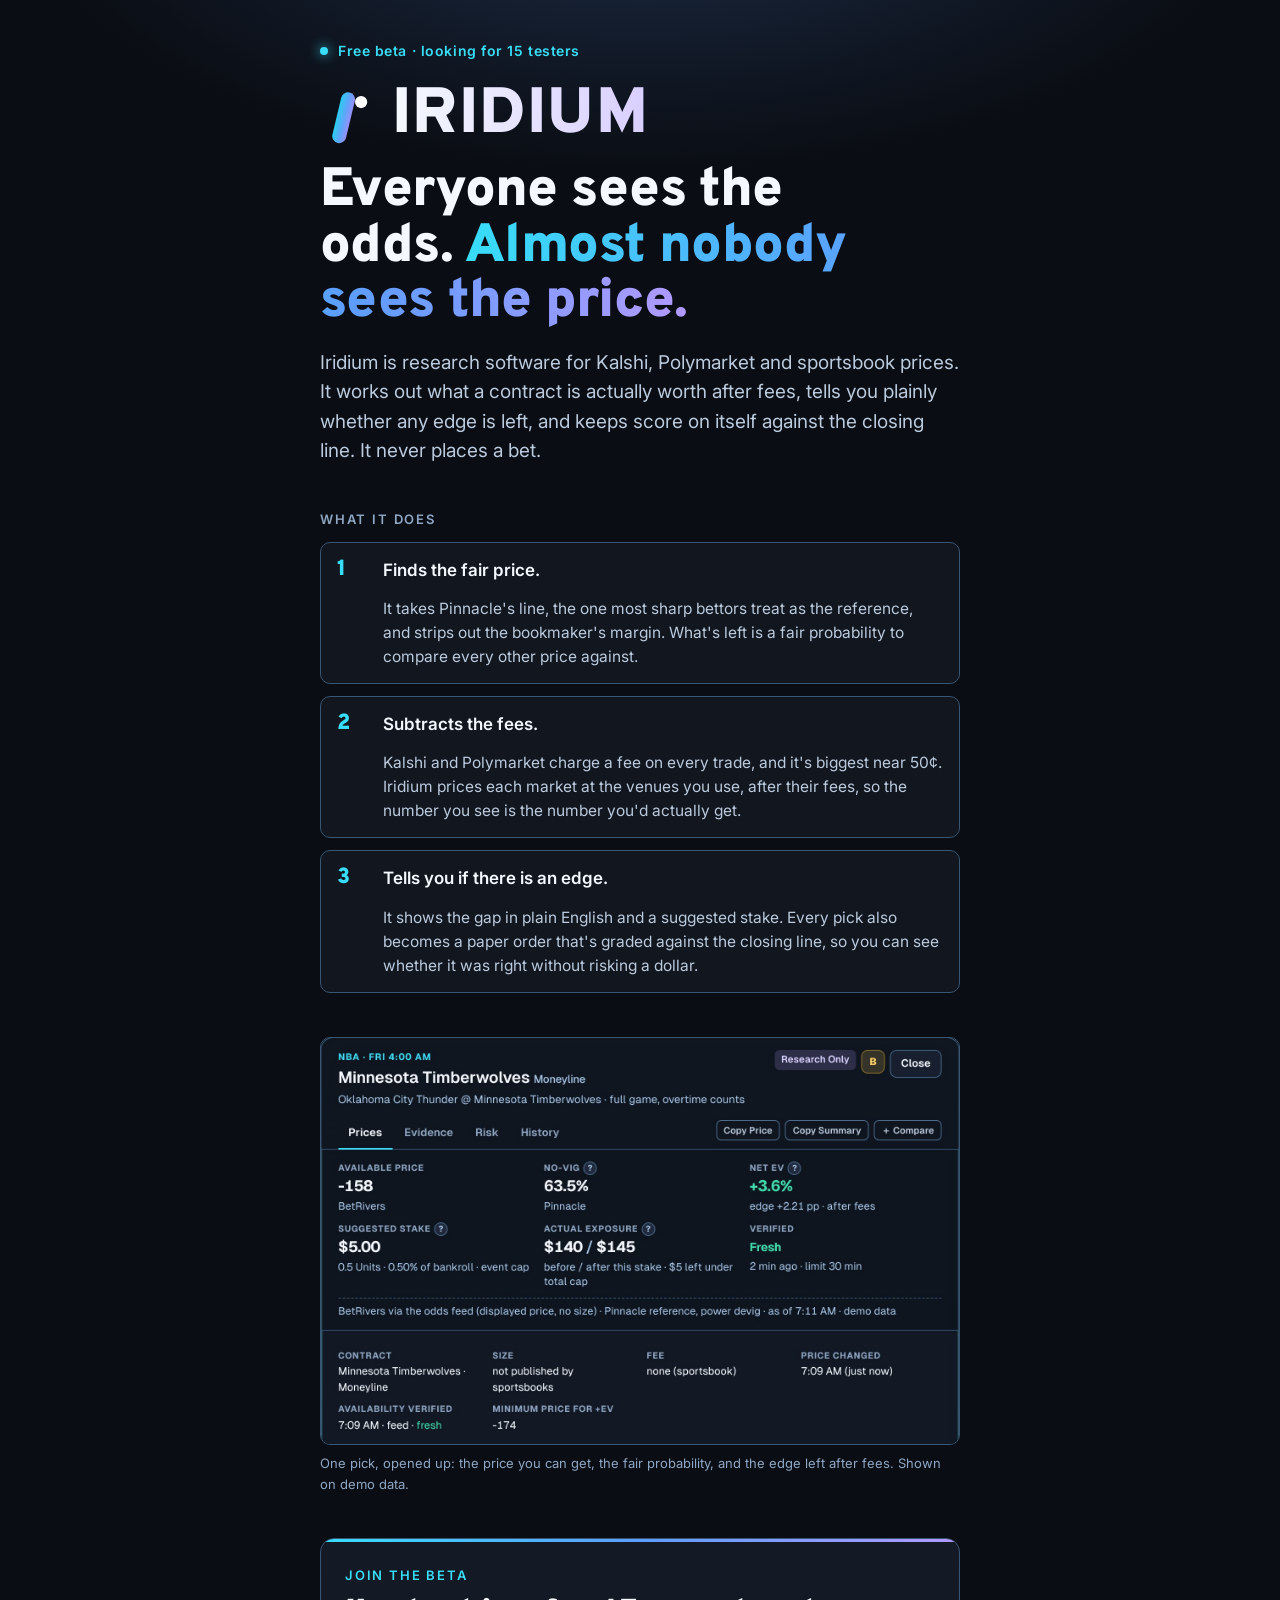
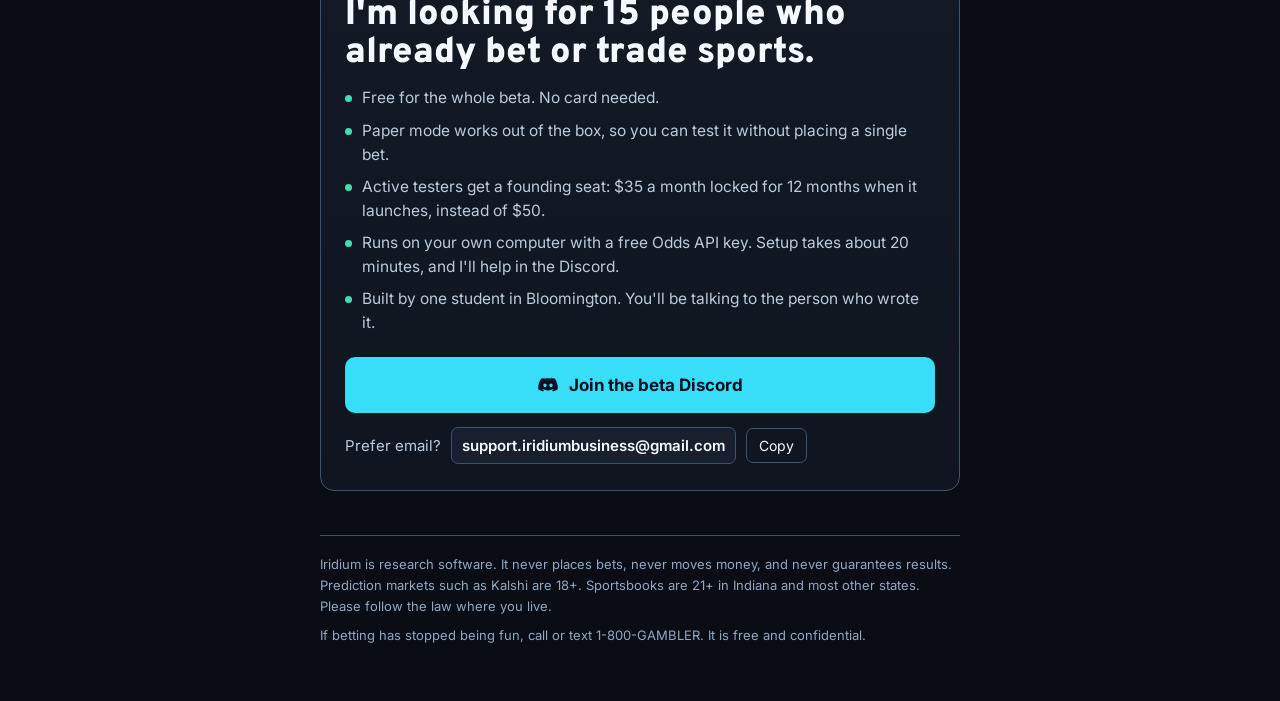
==== beta/index.html @ 7d789ea0 "Add beta tester recruiting page at /beta Co-Authored-By: Claude Opus 5.5 <noreply@anthropic.com> Cla" ====
<!doctype html>
<html lang="en">
<head>
<meta charset="utf-8">
<meta name="viewport" content="width=device-width,initial-scale=1,viewport-fit=cover">
<title>Iridium beta: testers wanted</title>
<meta name="description" content="Iridium prices Kalshi, Polymarket and sportsbook markets after fees and grades itself against the closing line. Free beta, looking for 15 testers.">
<meta property="og:title" content="Iridium beta: testers wanted">
<meta property="og:description" content="Free beta for people who already bet or trade sports. Prices after fees, graded against the close. Never places a bet.">
<meta property="og:image" content="https://aidansherlock.github.io/iridium/og.png">
<meta property="og:url" content="https://aidansherlock.github.io/iridium/beta/">
<meta name="twitter:card" content="summary_large_image">
<link rel="stylesheet" href="https://fonts.googleapis.com/css2?family=Overpass:wght@900&family=Inter:wght@400;500;600;700&display=swap">
<style>
/* Layout: one dark column, 640px wide; the reveal at the top, the two ways in at the bottom. */
:root{
  --bg:#0A0D13; --panel:#11161F; --panel2:#182030; --line:#395574;
  --t1:#F5F9FF; --t2:#BBCADD; --t3:#8FA7C4;
  --acc:#38DDF8; --acc2:#B29AFF; --acc3:#5C9DFF; --good:#3CE1AF; --warn:#FFD166; --on-bright:#07111F;
  --f-display:"Overpass","Arial Black",system-ui,sans-serif;
  --f-body:"Inter",system-ui,-apple-system,"Segoe UI",sans-serif;
  color-scheme:dark;
}
*{box-sizing:border-box}
body{margin:0;background:var(--bg);color:var(--t1);font-family:var(--f-body);font-size:17px;line-height:1.55;
  padding-left:max(16px,env(safe-area-inset-left,0px));padding-right:max(16px,env(safe-area-inset-right,0px));padding-block:0 48px;
  background-image:radial-gradient(900px 420px at 50% -120px,rgba(92,157,255,.22),transparent 70%)}
.wrap{max-width:640px;margin:0 auto;display:flex;flex-direction:column;gap:44px;padding-top:40px}
.eyebrow{font-size:12px;letter-spacing:.14em;text-transform:uppercase;color:var(--t3);font-weight:600}
.hero{display:flex;flex-direction:column;gap:18px}
.scan{display:inline-flex;align-items:center;gap:10px;color:var(--acc);font-weight:600;font-size:14px;letter-spacing:.04em}
.scan .dot{width:8px;height:8px;border-radius:50%;background:var(--acc);box-shadow:0 0 12px var(--acc)}
.lockup{display:flex;align-items:center;gap:16px;margin-top:6px}
.lockup svg{width:56px;height:56px;flex:none}
.word{font-family:var(--f-display);font-weight:900;font-size:clamp(40px,10vw,64px);letter-spacing:.02em;line-height:.95;
  background:linear-gradient(90deg,#F5F9FF,#D9CFFF);-webkit-background-clip:text;background-clip:text;color:transparent}
h1{margin:0;font-family:var(--f-display);font-weight:900;font-size:clamp(34px,8vw,54px);line-height:1.02;letter-spacing:-.01em;text-wrap:balance}
h1 em{font-style:normal;background:linear-gradient(90deg,var(--acc),var(--acc3) 55%,var(--acc2));-webkit-background-clip:text;background-clip:text;color:transparent}
.lede{font-size:19px;color:var(--t2);margin:0;max-width:34em}
h2{margin:0 0 12px;font-size:13px;letter-spacing:.14em;text-transform:uppercase;color:var(--t3);font-weight:600}
p{margin:0 0 12px;color:var(--t2)}
p strong{color:var(--t1);font-weight:600}
.shot{border:1px solid var(--line);border-radius:10px;overflow:hidden;background:var(--panel)}
.shot img{display:block;width:100%;max-width:100%;height:auto}
.cap{font-size:13px;color:var(--t3);margin-top:8px}
.steps{display:grid;gap:12px;margin:0;padding:0;list-style:none;counter-reset:s}
.steps li{display:grid;grid-template-columns:34px 1fr;gap:12px;align-items:start;padding:14px 16px;background:var(--panel);border:1px solid var(--line);border-radius:10px;min-width:0}
.steps li::before{counter-increment:s;content:counter(s);font-family:var(--f-display);font-weight:900;font-size:22px;line-height:1;color:var(--acc);padding-top:2px}
.steps li::before{grid-row:span 2}
.steps b,.steps span{grid-column:2}
.steps b{display:block;color:var(--t1);font-weight:600;margin-bottom:2px}
.steps span{color:var(--t2);font-size:15.5px}
.invite{border:1px solid var(--line);border-radius:14px;padding:26px 24px;background:linear-gradient(180deg,#131A26,#10151F);position:relative;overflow:hidden}
.invite::before{content:"";position:absolute;inset:0 0 auto;height:3px;background:linear-gradient(90deg,var(--acc),var(--acc3),var(--acc2))}
.invite h2{color:var(--acc)}
.invite .big{font-family:var(--f-display);font-weight:900;font-size:clamp(26px,6vw,36px);line-height:1.05;margin:0 0 14px;color:var(--t1);text-wrap:balance}
.perks{margin:0 0 22px;padding:0;list-style:none;display:grid;gap:8px}
.perks li{display:flex;gap:10px;color:var(--t2);font-size:15.5px}
.perks li::before{content:"";flex:none;width:7px;height:7px;border-radius:50%;background:var(--good);margin-top:9px}
.btn{display:inline-flex;align-items:center;justify-content:center;gap:10px;padding:15px 22px;border-radius:10px;font-weight:700;font-size:17px;text-decoration:none;
  background:var(--acc);color:var(--on-bright);min-width:0}
.btn:hover{filter:brightness(1.08)}
.btn:focus-visible,.copy:focus-visible,a:focus-visible{outline:2px solid var(--acc2);outline-offset:3px}
.btn svg{width:22px;height:22px;flex:none}
.cta{display:flex;flex-direction:column;gap:14px}
.mail{display:flex;flex-wrap:wrap;align-items:center;gap:10px;color:var(--t2);font-size:15px}
.mail code{font-family:var(--f-body);color:var(--t1);font-weight:600;user-select:all;word-break:break-all;background:var(--panel2);padding:6px 10px;border-radius:7px;border:1px solid var(--line)}
.copy{border:1px solid var(--line);background:transparent;color:var(--t1);border-radius:7px;padding:6px 12px;font:inherit;font-size:14px;cursor:pointer}
.copy:hover{background:var(--panel2)}
.fine{font-size:13px;color:var(--t3);line-height:1.6;border-top:1px solid var(--line);padding-top:18px}
.fine p{color:var(--t3);margin:0 0 8px;font-size:13px}
@media (prefers-reduced-motion:no-preference){
  .scan .dot{animation:pulse 2.2s ease-in-out infinite}
  @keyframes pulse{0%,100%{opacity:1}50%{opacity:.35}}
}
</style>

</head>
<body>
<div class="wrap">
  <header class="hero">
    <div class="scan"><span class="dot"></span>Free beta · looking for 15 testers</div>
    <div class="lockup">
      <svg viewBox="0 0 64 64" role="img" aria-label="Iridium mark"><defs><linearGradient id="ig" x1="0" y1="0" x2="1" y2="1"><stop offset="0" stop-color="#22d3ee"/><stop offset=".55" stop-color="#60a5fa"/><stop offset="1" stop-color="#a78bfa"/></linearGradient></defs><path d="M22 55 L32 13" stroke="url(#ig)" stroke-width="16" stroke-linecap="round"/><circle cx="47" cy="16" r="7" fill="#ffffff"/></svg>
      <div class="word">IRIDIUM</div>
    </div>
    <h1>Everyone sees the odds. <em>Almost nobody sees the price.</em></h1>
    <p class="lede">Iridium is research software for Kalshi, Polymarket and sportsbook prices. It works out what a contract is actually worth after fees, tells you plainly whether any edge is left, and keeps score on itself against the closing line. It never places a bet.</p>
  </header>

  <section>
    <h2>What it does</h2>
    <ol class="steps">
      <li><b>Finds the fair price.</b><span>It takes Pinnacle's line, the one most sharp bettors treat as the reference, and strips out the bookmaker's margin. What's left is a fair probability to compare every other price against.</span></li>
      <li><b>Subtracts the fees.</b><span>Kalshi and Polymarket charge a fee on every trade, and it's biggest near 50¢. Iridium prices each market at the venues you use, after their fees, so the number you see is the number you'd actually get.</span></li>
      <li><b>Tells you if there is an edge.</b><span>It shows the gap in plain English and a suggested stake. Every pick also becomes a paper order that's graded against the closing line, so you can see whether it was right without risking a dollar.</span></li>
    </ol>
  </section>

  <section>
    <div class="shot"><img src="[data-uri]" alt="Iridium's detail panel for one pick: the available price, the Pinnacle no-vig probability, net expected value after fees, a suggested stake and when the price was last checked." width="1506" height="960"></div>
    <div class="cap">One pick, opened up: the price you can get, the fair probability, and the edge left after fees. Shown on demo data.</div>
  </section>

  <section class="invite" aria-labelledby="inv">
    <h2 id="inv">Join the beta</h2>
    <p class="big">I'm looking for 15 people who already bet or trade sports.</p>
    <ul class="perks">
      <li>Free for the whole beta. No card needed.</li>
      <li>Paper mode works out of the box, so you can test it without placing a single bet.</li>
      <li>Active testers get a founding seat: $35 a month locked for 12 months when it launches, instead of $50.</li>
      <li>Runs on your own computer with a free Odds API key. Setup takes about 20 minutes, and I'll help in the Discord.</li>
      <li>Built by one student in Bloomington. You'll be talking to the person who wrote it.</li>
    </ul>
    <div class="cta">
      <a class="btn" href="https://discord.gg/vU9kkAEnsh" target="_blank" rel="noopener">
        <svg viewBox="0 0 24 24" aria-hidden="true" fill="currentColor"><path d="M19.6 5.3A17 17 0 0 0 15.5 4l-.2.4a15 15 0 0 1 3.7 1.8A13.6 13.6 0 0 0 12 4.6c-2.4 0-4.8.6-7 1.6a15 15 0 0 1 3.7-1.8L8.5 4a17 17 0 0 0-4.1 1.3C1.8 9.2 1.1 13 1.4 16.7A17 17 0 0 0 6.5 19l1.1-1.5c-.6-.2-1.2-.5-1.8-.9l.4-.3a12.2 12.2 0 0 0 11.6 0l.4.3c-.6.4-1.2.7-1.8.9l1.1 1.5a17 17 0 0 0 5.1-2.3c.4-4.3-.7-8-3-11.4ZM8.7 14.4c-1 0-1.8-.9-1.8-2s.8-2 1.8-2 1.8.9 1.8 2-.8 2-1.8 2Zm6.6 0c-1 0-1.8-.9-1.8-2s.8-2 1.8-2 1.8.9 1.8 2-.8 2-1.8 2Z"/></svg>
        Join the beta Discord
      </a>
      <div class="mail">Prefer email? <code id="em">support.iridiumbusiness@gmail.com</code><button class="copy" id="cp" type="button">Copy</button></div>
    </div>
  </section>

  <footer class="fine">
    <p>Iridium is research software. It never places bets, never moves money, and never guarantees results. Prediction markets such as Kalshi are 18+. Sportsbooks are 21+ in Indiana and most other states. Please follow the law where you live.</p>
    <p>If betting has stopped being fun, call or text 1-800-GAMBLER. It is free and confidential.</p>
  </footer>
</div>

<script>
(function(){
  var b=document.getElementById('cp'),e=document.getElementById('em');
  b.addEventListener('click',function(){
    var t=e.textContent, done=function(){b.textContent='Copied';setTimeout(function(){b.textContent='Copy'},1600)};
    var fallback=function(){var r=document.createRange();r.selectNodeContents(e);var s=getSelection();s.removeAllRanges();s.addRange(r);b.textContent='Selected';setTimeout(function(){b.textContent='Copy'},1600)};
    try{navigator.clipboard.writeText(t).then(done,fallback)}catch(err){fallback()}
  });
})();
</script>

</body>
</html>
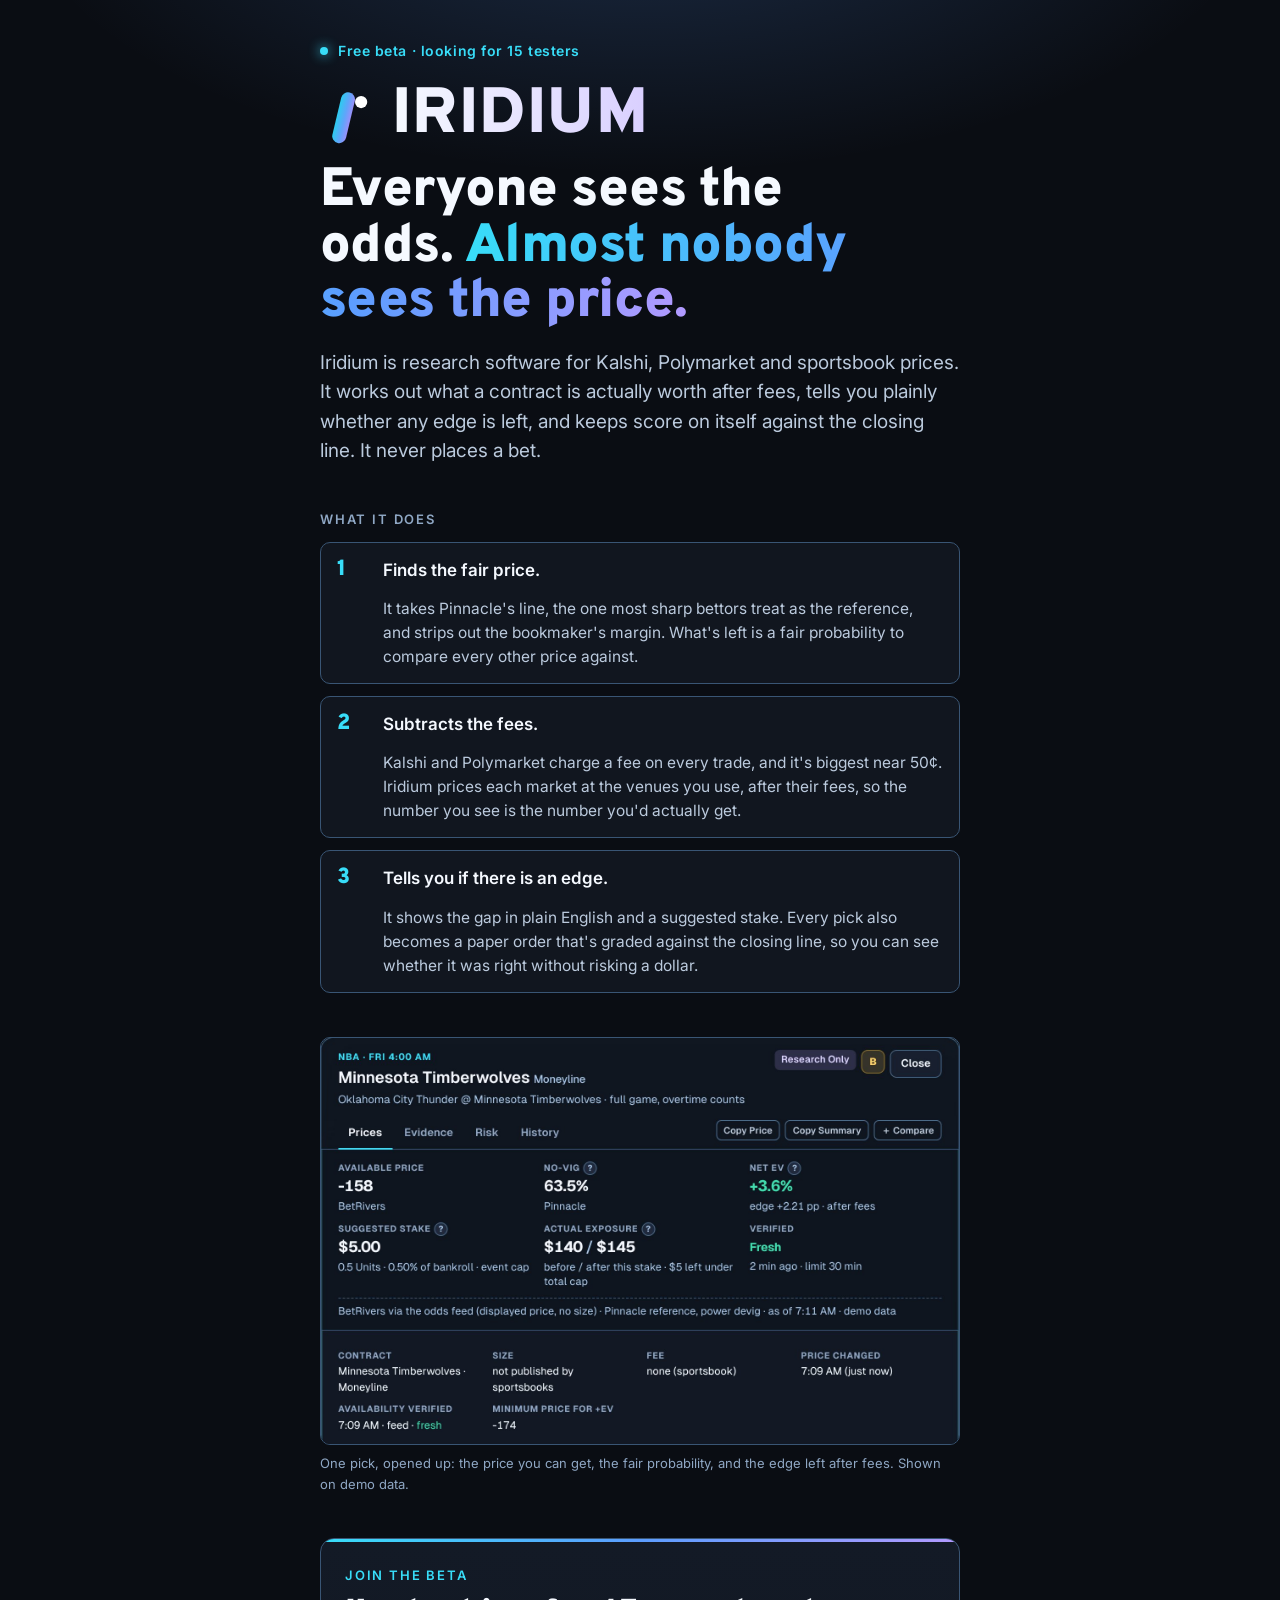
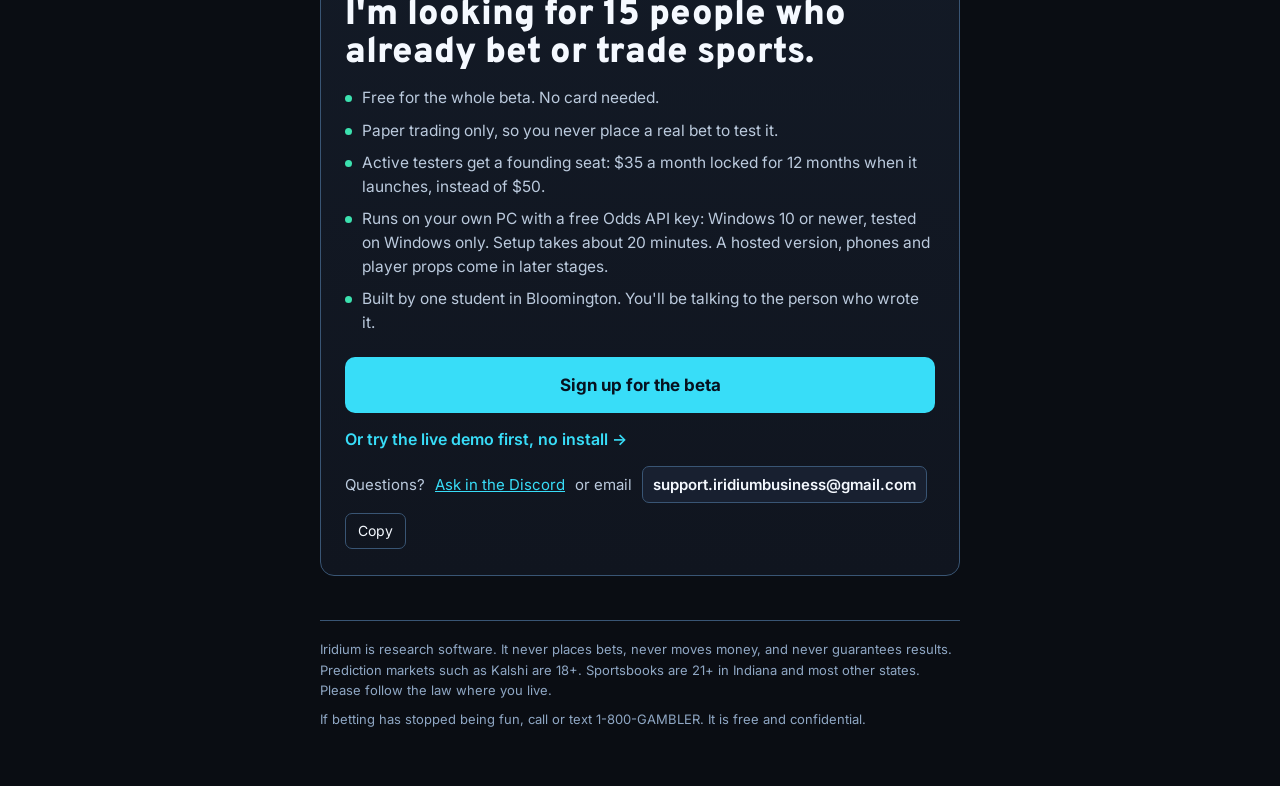
==== commit bd7af7c6: "Point /beta at the sign-up form and live demo; match beta wording Co-Authored-By: Claude Opus 5.5 <n" ====
--- a/beta/index.html
+++ b/beta/index.html
@@ -63,6 +63,8 @@
 .btn:focus-visible,.copy:focus-visible,a:focus-visible{outline:2px solid var(--acc2);outline-offset:3px}
 .btn svg{width:22px;height:22px;flex:none}
 .cta{display:flex;flex-direction:column;gap:14px}
+.demo{color:var(--acc);font-weight:600;text-decoration:none;font-size:16px}.demo:hover{text-decoration:underline}
+.mail a{color:var(--acc)}
 .mail{display:flex;flex-wrap:wrap;align-items:center;gap:10px;color:var(--t2);font-size:15px}
 .mail code{font-family:var(--f-body);color:var(--t1);font-weight:600;user-select:all;word-break:break-all;background:var(--panel2);padding:6px 10px;border-radius:7px;border:1px solid var(--line)}
 .copy{border:1px solid var(--line);background:transparent;color:var(--t1);border-radius:7px;padding:6px 12px;font:inherit;font-size:14px;cursor:pointer}
@@ -107,17 +109,15 @@
     <p class="big">I'm looking for 15 people who already bet or trade sports.</p>
     <ul class="perks">
       <li>Free for the whole beta. No card needed.</li>
-      <li>Paper mode works out of the box, so you can test it without placing a single bet.</li>
+      <li>Paper trading only, so you never place a real bet to test it.</li>
       <li>Active testers get a founding seat: $35 a month locked for 12 months when it launches, instead of $50.</li>
-      <li>Runs on your own computer with a free Odds API key. Setup takes about 20 minutes, and I'll help in the Discord.</li>
+      <li>Runs on your own PC with a free Odds API key: Windows 10 or newer, tested on Windows only. Setup takes about 20 minutes. A hosted version, phones and player props come in later stages.</li>
       <li>Built by one student in Bloomington. You'll be talking to the person who wrote it.</li>
     </ul>
     <div class="cta">
-      <a class="btn" href="https://discord.gg/vU9kkAEnsh" target="_blank" rel="noopener">
-        <svg viewBox="0 0 24 24" aria-hidden="true" fill="currentColor"><path d="M19.6 5.3A17 17 0 0 0 15.5 4l-.2.4a15 15 0 0 1 3.7 1.8A13.6 13.6 0 0 0 12 4.6c-2.4 0-4.8.6-7 1.6a15 15 0 0 1 3.7-1.8L8.5 4a17 17 0 0 0-4.1 1.3C1.8 9.2 1.1 13 1.4 16.7A17 17 0 0 0 6.5 19l1.1-1.5c-.6-.2-1.2-.5-1.8-.9l.4-.3a12.2 12.2 0 0 0 11.6 0l.4.3c-.6.4-1.2.7-1.8.9l1.1 1.5a17 17 0 0 0 5.1-2.3c.4-4.3-.7-8-3-11.4ZM8.7 14.4c-1 0-1.8-.9-1.8-2s.8-2 1.8-2 1.8.9 1.8 2-.8 2-1.8 2Zm6.6 0c-1 0-1.8-.9-1.8-2s.8-2 1.8-2 1.8.9 1.8 2-.8 2-1.8 2Z"/></svg>
-        Join the beta Discord
-      </a>
-      <div class="mail">Prefer email? <code id="em">support.iridiumbusiness@gmail.com</code><button class="copy" id="cp" type="button">Copy</button></div>
+      <a class="btn" href="../#beta">Sign up for the beta</a>
+      <a class="demo" href="../demo/">Or try the live demo first, no install &rarr;</a>
+      <div class="mail">Questions? <a href="https://discord.gg/vU9kkAEnsh" target="_blank" rel="noopener">Ask in the Discord</a> or email <code id="em">support.iridiumbusiness@gmail.com</code><button class="copy" id="cp" type="button">Copy</button></div>
     </div>
   </section>
 
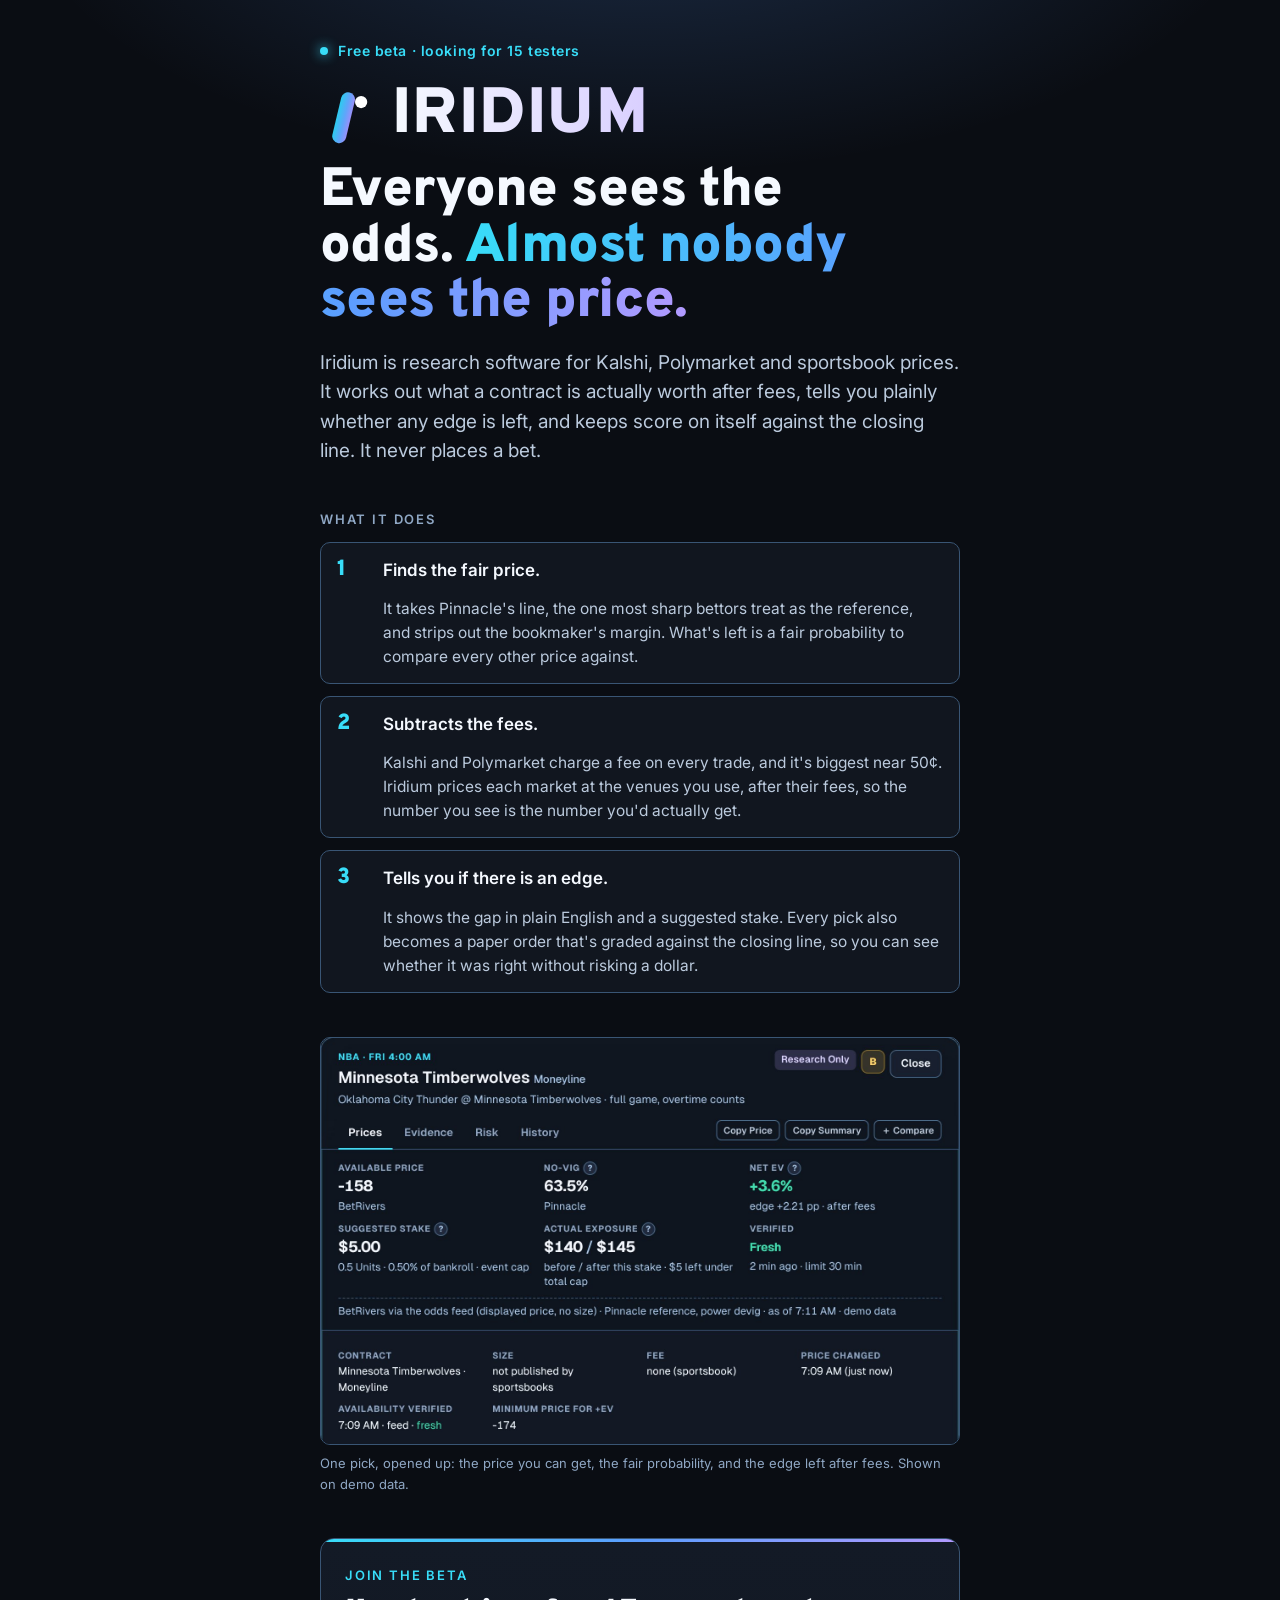
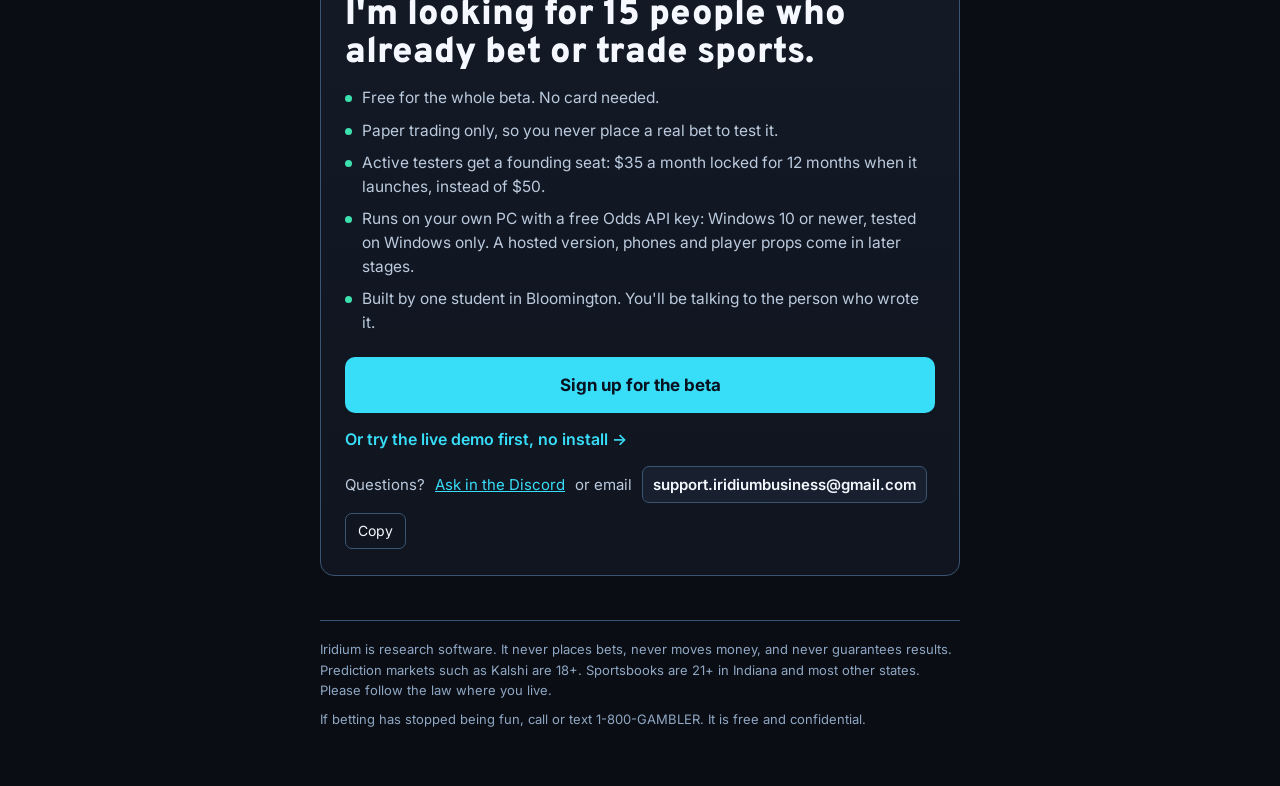
==== commit 0e96a595: "Site: 0.11.0 version and test count, drop the unsourced 20-minute setup claim Co-Authored-By: Claude" ====
--- a/beta/index.html
+++ b/beta/index.html
@@ -111,7 +111,7 @@
       <li>Free for the whole beta. No card needed.</li>
       <li>Paper trading only, so you never place a real bet to test it.</li>
       <li>Active testers get a founding seat: $35 a month locked for 12 months when it launches, instead of $50.</li>
-      <li>Runs on your own PC with a free Odds API key: Windows 10 or newer, tested on Windows only. Setup takes about 20 minutes. A hosted version, phones and player props come in later stages.</li>
+      <li>Runs on your own PC with a free Odds API key: Windows 10 or newer, tested on Windows only. A hosted version, phones and player props come in later stages.</li>
       <li>Built by one student in Bloomington. You'll be talking to the person who wrote it.</li>
     </ul>
     <div class="cta">
